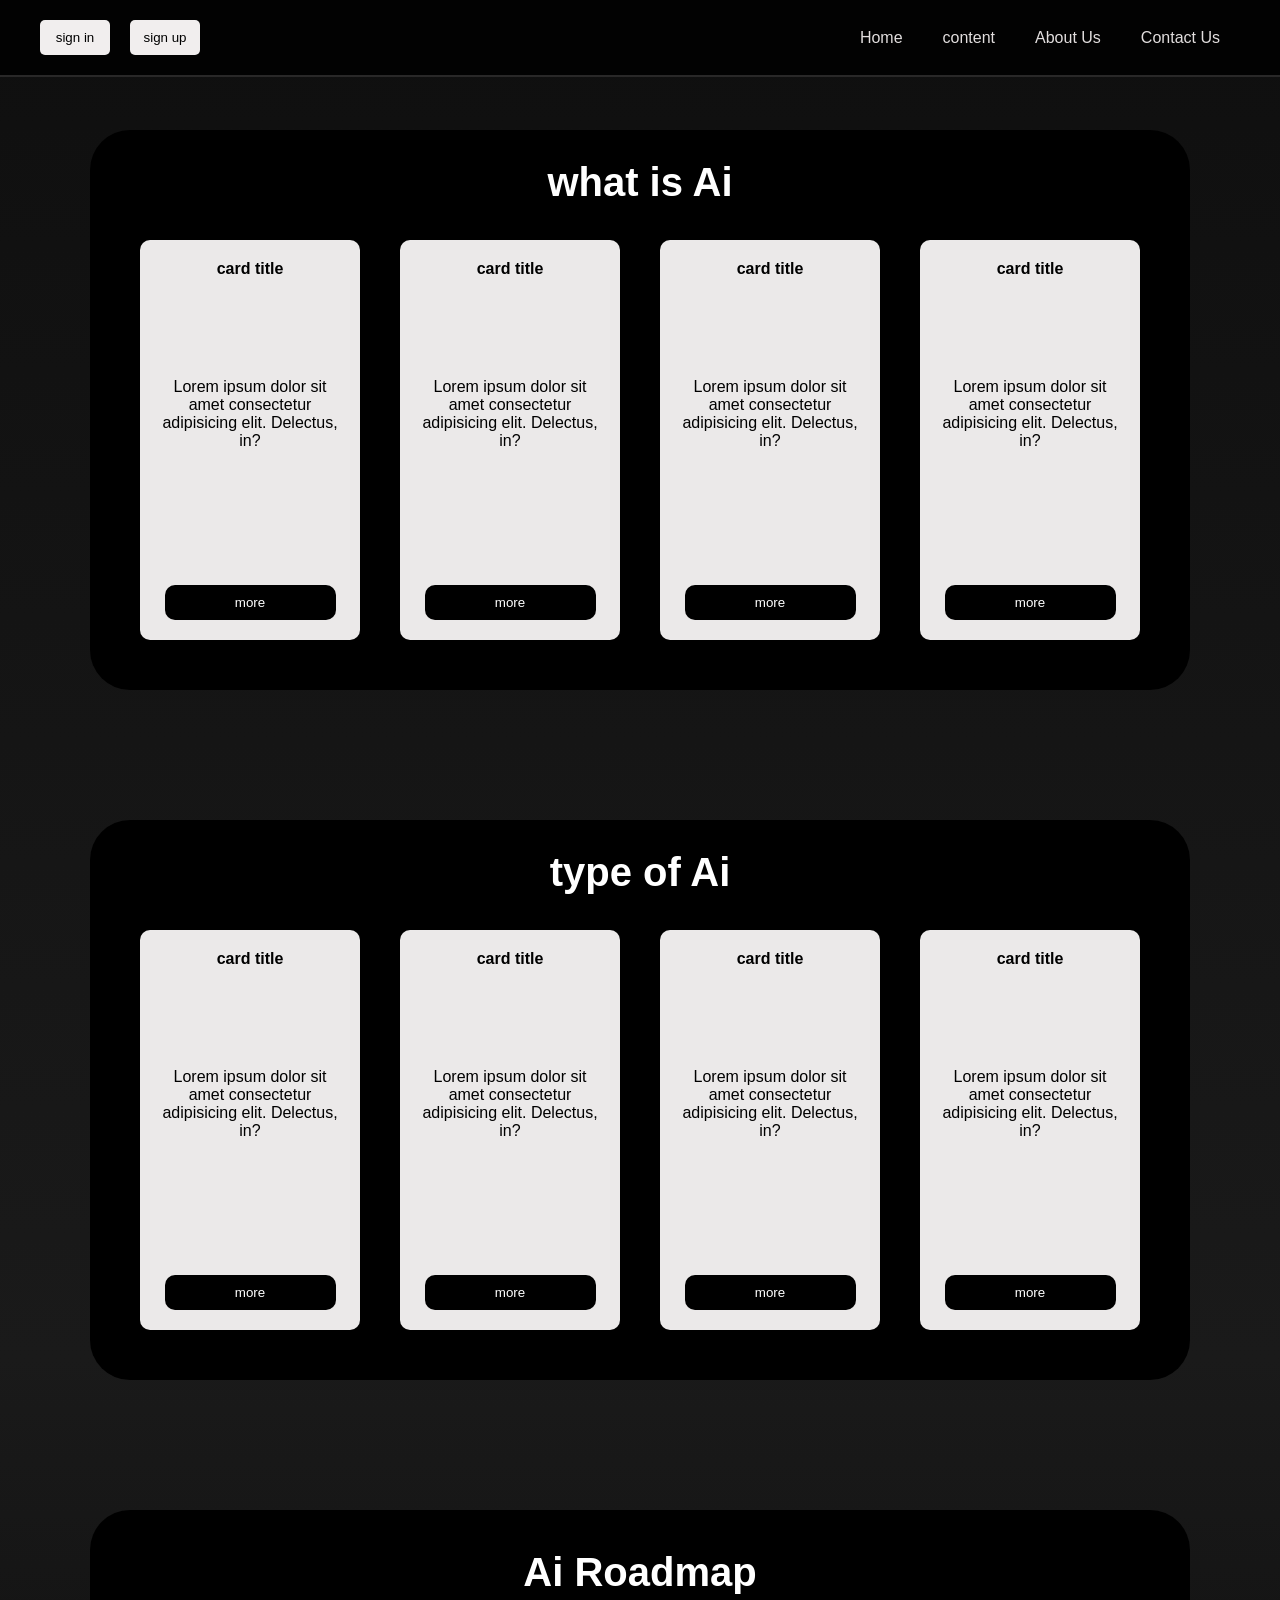
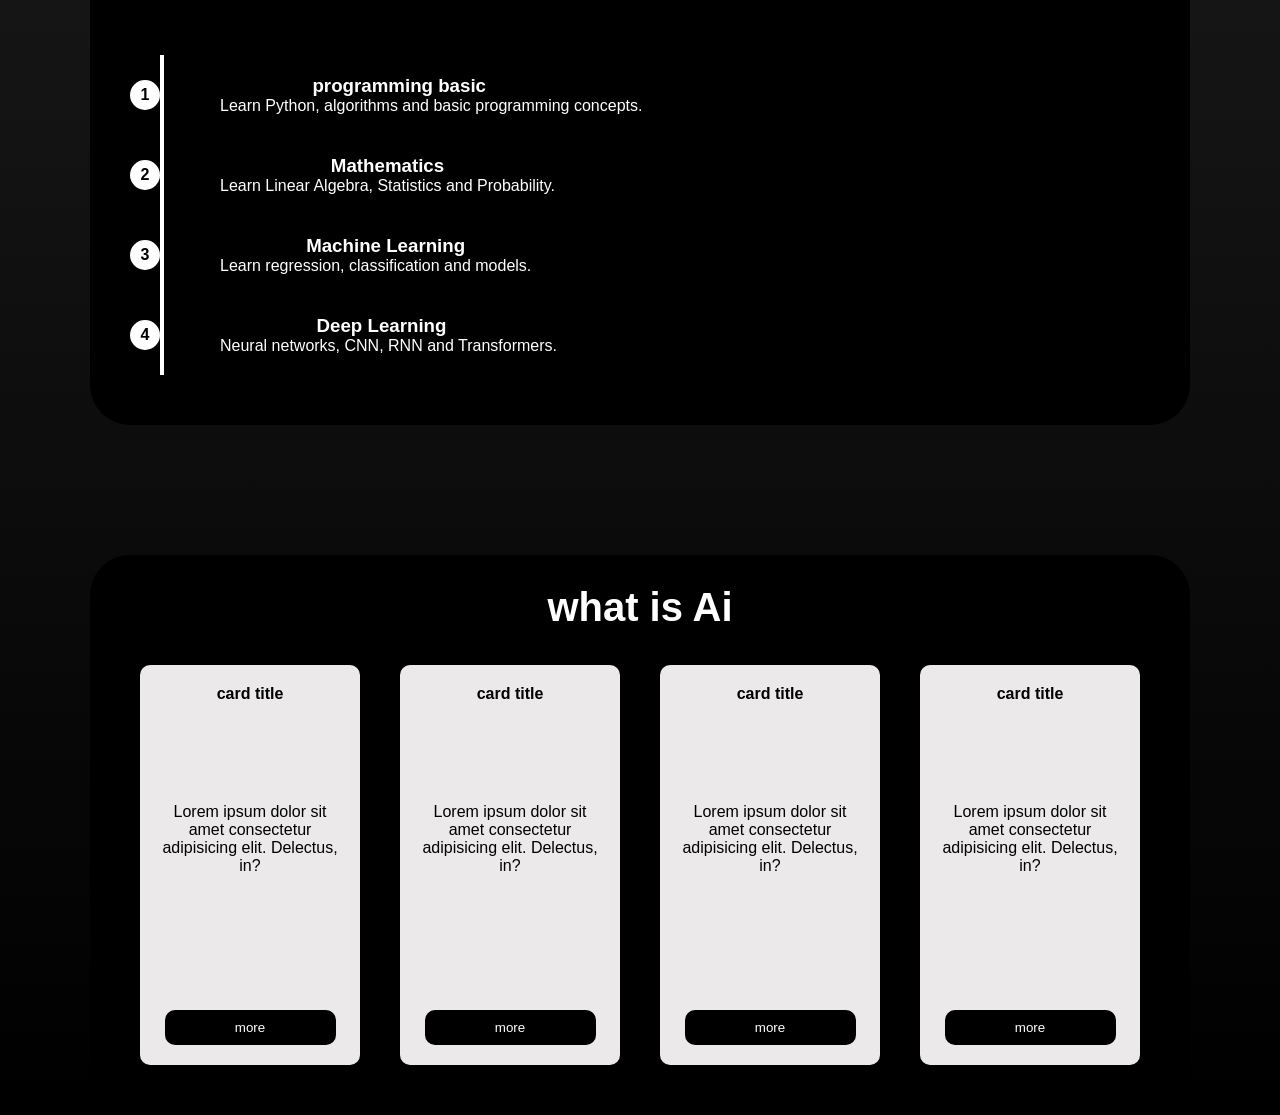
==== content/content.html @ a47d18db "just work on home page and create contetn template and start the styling with roadmap section of con" ====
<!DOCTYPE html>
<html lang="en">

<head>
    <link rel="stylesheet" href="./style.css">
    <meta charset="UTF-8">
    <meta name="viewport" content="width=device-width, initial-scale=1.0">
    <title>Content</title>
</head>

<body>


    <div class="container">
        <header>
            <nav class="navbar">
                <div class="left-nav">
                    <button class="hamburger">
                        ☰
                    </button>
                    <img src="" alt="" class="logo">
                    <button class="sign-in"><a href="#">sign in</a></button>
                    <button class="sign-up"><a href="#">sign up</a></button>
                </div>

                <div class="right-nav ">
                    <ul class="nav-list">
                        <li><a href="#" class="nav-list-items">Home</a></li>
                        <li><a href="#" class="nav-list-items">content</a></li>
                        <li><a href="#" class="nav-list-items">About Us</a></li>
                        <li><a href="#" class="nav-list-items">Contact Us</a></li>
                    </ul>
                </div>
            </nav>
        </header>

        <!-- Contetent section / what is ai-->
        <div class="content-sec">
            <h2 class="title-content">what is Ai</h2>
            <div class="card-sec">
                <div class="card">
                    <img src="" alt="" class="card-img">
                    <h4 class="card-title">card title</h4>
                    <p class="card-text">Lorem ipsum dolor sit amet consectetur adipisicing elit. Delectus, in?</p>
                    <button class="card-btn">more</button>

                </div>

                <div class="card">
                    <img src="" alt="" class="card-img">
                    <h4 class="card-title">card title</h4>
                    <p class="card-text">Lorem ipsum dolor sit amet consectetur adipisicing elit. Delectus, in?</p>
                    <button class="card-btn">more</button>
                </div>


                <div class="card">
                    <img src="" alt="" class="card-img">
                    <h4 class="card-title">card title</h4>
                    <p class="card-text">Lorem ipsum dolor sit amet consectetur adipisicing elit. Delectus, in?</p>
                    <button class="card-btn">more</button>
                </div>


                <div class="card">
                    <img src="" alt="" class="card-img">
                    <h4 class="card-title">card title</h4>
                    <p class="card-text">Lorem ipsum dolor sit amet consectetur adipisicing elit. Delectus, in?</p>
                    <button class="card-btn">more</button>
                </div>

            </div>

        </div>
        <!-- Contetent section /  type of ai -->
        <div class="content-sec">
            <h2 class="title-content"> type of Ai </h2>
            <div class="card-sec">
                <div class="card">
                    <img src="" alt="" class="card-img">
                    <h4 class="card-title">card title</h4>
                    <p class="card-text">Lorem ipsum dolor sit amet consectetur adipisicing elit. Delectus, in?</p>
                    <button class="card-btn">more</button>

                </div>


                <div class="card">
                    <img src="" alt="" class="card-img">
                    <h4 class="card-title">card title</h4>
                    <p class="card-text">Lorem ipsum dolor sit amet consectetur adipisicing elit. Delectus, in?</p>
                    <button class="card-btn">more</button>
                </div>


                <div class="card">
                    <img src="" alt="" class="card-img">
                    <h4 class="card-title">card title</h4>
                    <p class="card-text">Lorem ipsum dolor sit amet consectetur adipisicing elit. Delectus, in?</p>
                    <button class="card-btn">more</button>
                </div>


                <div class="card">
                    <img src="" alt="" class="card-img">
                    <h4 class="card-title">card title</h4>
                    <p class="card-text">Lorem ipsum dolor sit amet consectetur adipisicing elit. Delectus, in?</p>
                    <button class="card-btn">more</button>
                </div>

            </div>
        </div>

        <!-- Contetent section / ai roadmap -->


        <div class="roadmap">
            <h2 class="ai-roadmap-title">Ai Roadmap</h2>
            <div class="roadmap-container">
                <div class="roadmap-item">
                    <div class="circle">1</div>
                    <div class="roadmap-content">
                        <h3 class="title-programming-basic">
                            programming basic
                        </h3>
                        <p>
                            Learn Python, algorithms and basic programming concepts.
                        </p>

                    </div>
                </div>


                <div class="roadmap-item">
                    <div class="circle">2</div>
                    <div class="roadmap-content">
                        <h3>
                         Mathematics
                        </h3>
                        <p>
                            Learn Linear Algebra, Statistics and Probability.
                        </p>

                    </div>
                </div>



                <div class="roadmap-item">
                    <div class="circle">3</div>
                    <div class="roadmap-content">
                        <h3 class="machine-learning-title">
                            Machine Learning
                        </h3>
                        <p>
                            Learn regression, classification and models.
                         </p>

                    </div>
                </div>
                <div class="roadmap-item">
                    <div class="circle">4</div>
                    <div class="roadmap-content">
                        <h3 class="deep-learning-title">
                            Deep Learning
                        </h3>
                        <p>
                            Neural networks, CNN, RNN and Transformers.
                        </p>

                    </div>
                </div>

            </div>
        </div>




        <!-- Contetent section / what is ai-->
        <div class="content-sec">
            <h2 class="title-content">what is Ai</h2>
            <div class="card-sec">
                <div class="card">
                    <img src="" alt="" class="card-img">
                    <h4 class="card-title">card title</h4>
                    <p class="card-text">Lorem ipsum dolor sit amet consectetur adipisicing elit. Delectus, in?</p>
                    <button class="card-btn">more</button>

                </div>


                <div class="card">
                    <img src="" alt="" class="card-img">
                    <h4 class="card-title">card title</h4>
                    <p class="card-text">Lorem ipsum dolor sit amet consectetur adipisicing elit. Delectus, in?</p>
                    <button class="card-btn">more</button>
                </div>


                <div class="card">
                    <img src="" alt="" class="card-img">
                    <h4 class="card-title">card title</h4>
                    <p class="card-text">Lorem ipsum dolor sit amet consectetur adipisicing elit. Delectus, in?</p>
                    <button class="card-btn">more</button>
                </div>


                <div class="card">
                    <img src="" alt="" class="card-img">
                    <h4 class="card-title">card title</h4>
                    <p class="card-text">Lorem ipsum dolor sit amet consectetur adipisicing elit. Delectus, in?</p>
                    <button class="card-btn">more</button>
                </div>

            </div>
        </div>

</body>

</html>
---- content/style.css ----
* {
    box-sizing: border-box;
    margin: 0;
    padding: 0;
    text-decoration: none;
    list-style: none;
    font-family: sans-serif;

}

body {
    text-align: center;
    background: linear-gradient(180deg,
            #0f0f0f 0%,
            #1a1a1a 50%,
            #000000 100%);
}

.container {
    max-width: 1100px;
    margin: 0 auto;

}
/* 

//////////////////////////////////

        navbar section

/////////////////////////////////

*/
a {
    position: relative;
    color: black;
    transition: 0.8s ease;
    padding-bottom: 4px;
}

header {
    position: fixed;
    width: 100%;
    top: 0;
    left: 0;
    z-index: 1000;
    border-bottom: 2px solid rgb(41, 40, 40);
    padding: 20px;
    background-color: rgba(0, 0, 0, 0.85);
    backdrop-filter: blur(10px);
}

.navbar {

    display: flex;
    justify-content: space-between;
    align-items: center;
    position: relative;
}

.left-nav {
    display: flex;
    gap: 20px;
}

.hamburger {
    display: none;

}

.sign-in,
.sign-up {
    width: 70px;
    height: 35px;
    border-radius: 5px;
    border: none;
    cursor: pointer;
    background-color: rgb(241, 238, 238);
    transition: 0.1s ease-in-out;
}



.right-nav {
    margin-right: 40px;
}

.nav-list {
    display: flex;
    justify-content: space-between;
    align-items: center;
    gap: 40px;
}

.nav-list-items {
    color: rgb(226, 222, 222);
}

/* 

//////////////////////////////////

        Content section

/////////////////////////////////

*/


.title-content {
   
    font-size: 40px;
    position: relative;
    bottom: 20px;
    color: white;
    margin-bottom: 15px;

}

.content-sec {
    margin-top: 130px;
    padding: 50px;

    background-color: black;
    border-radius: 40px;
    transition: transform 0.6s ease;

}

.card-sec {
    display: flex;
    justify-content: center;
    align-items: center;
    gap: 40px;
}

.card {
    display: flex;
    flex-direction: column;
    justify-content: flex-start;
    align-items: center;
    margin-top: 0px;
    width: 25%;
    text-align: center;
    padding: 20px;
    height: 400px;
    border-radius: 10px;
    position: relative;
    background-color: rgb(235, 233, 233);
    box-shadow: 5px 3px 4px black;
    transition: transform 0.8s ease;
}


.card-text {
    margin-top: 100px;
}

.card-btn {
    margin-top: auto;
    width: 95%;
    padding: 10px;
    border-radius: 10px;
    border: none;
    background-color: black;
    color: white;
    cursor: pointer;
    transition: transform 0.4s ease;
}










/* 
/////////////////////////////

        ai roadmap 


/////////////////////////////
*/
.roadmap{
    margin-top: 80px;
    text-align: center;
        margin-top: 130px;
    padding: 50px;

    background-color: black;
    border-radius: 40px;
    transition: transform 0.6s ease;


}
.ai-roadmap-title{
     font-size: 40px;
    position: relative;
    bottom: 10px;
    color: white;
    margin-bottom: 15px;
}
.title-programming-basic{
    position: relative;
    right: 32px;
}
.machine-learning-title{
     position: relative;
    left: 10px;
}
.deep-learning-title{
    position: relative;
    right: 7px;
}
.roadmap-container{
    position: relative;
    margin-top: 50px;
    
}
.roadmap-container::before{
    content: "";
    position: absolute;
    top: 0;
    left: 20px;
    width: 4px;
    height: 100%;
    background-color: white;
}
.roadmap-item{
    display: flex;
    gap: 30px;
    align-items: center;
}

.circle{
    position: relative;
    right: 10px;
    width: 30px;
    height: 30px;
    background-color: white;
    border-radius: 50%;
    display: flex;
    justify-content: center;
    align-items: center;
    text-align: center;
    font-weight: bold;
    z-index: 2;
    
}
.roadmap-content{
    padding: 20px;
    border-radius: 20px;
    color: white;
    display: flex;
    flex-direction: column;
    justify-content: center;
    align-items: center;
    position: relative;
    
}
.roadmap-content h3{
    margin-top: 0;
} 
.roadmap-content::after{
    content: "";
    position: absolute;
    bottom: 7px;
    left: 0;
    right: 0;
    width: 0;
    height: 4px;
    background-color: white;
transition: ease 0.6s;
}
.roadmap-content:hover::after{
    width: 100%;
}
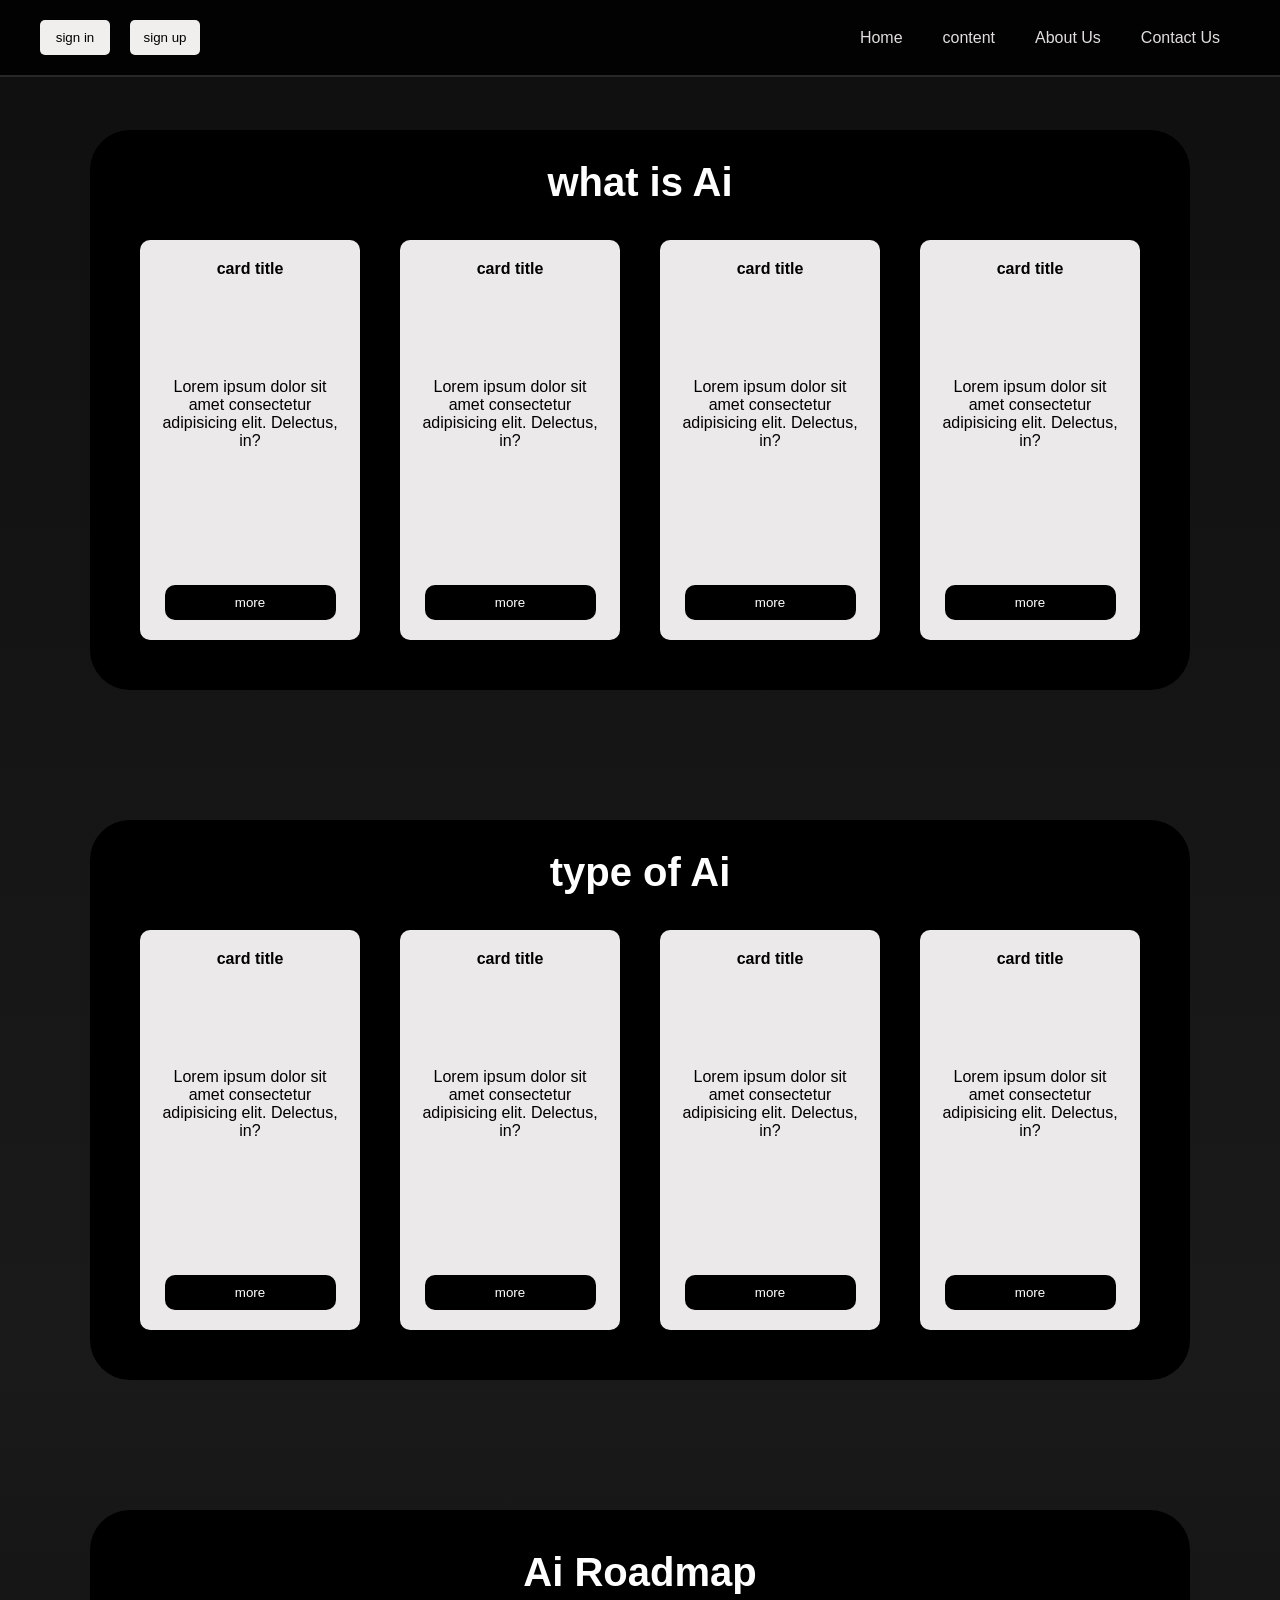
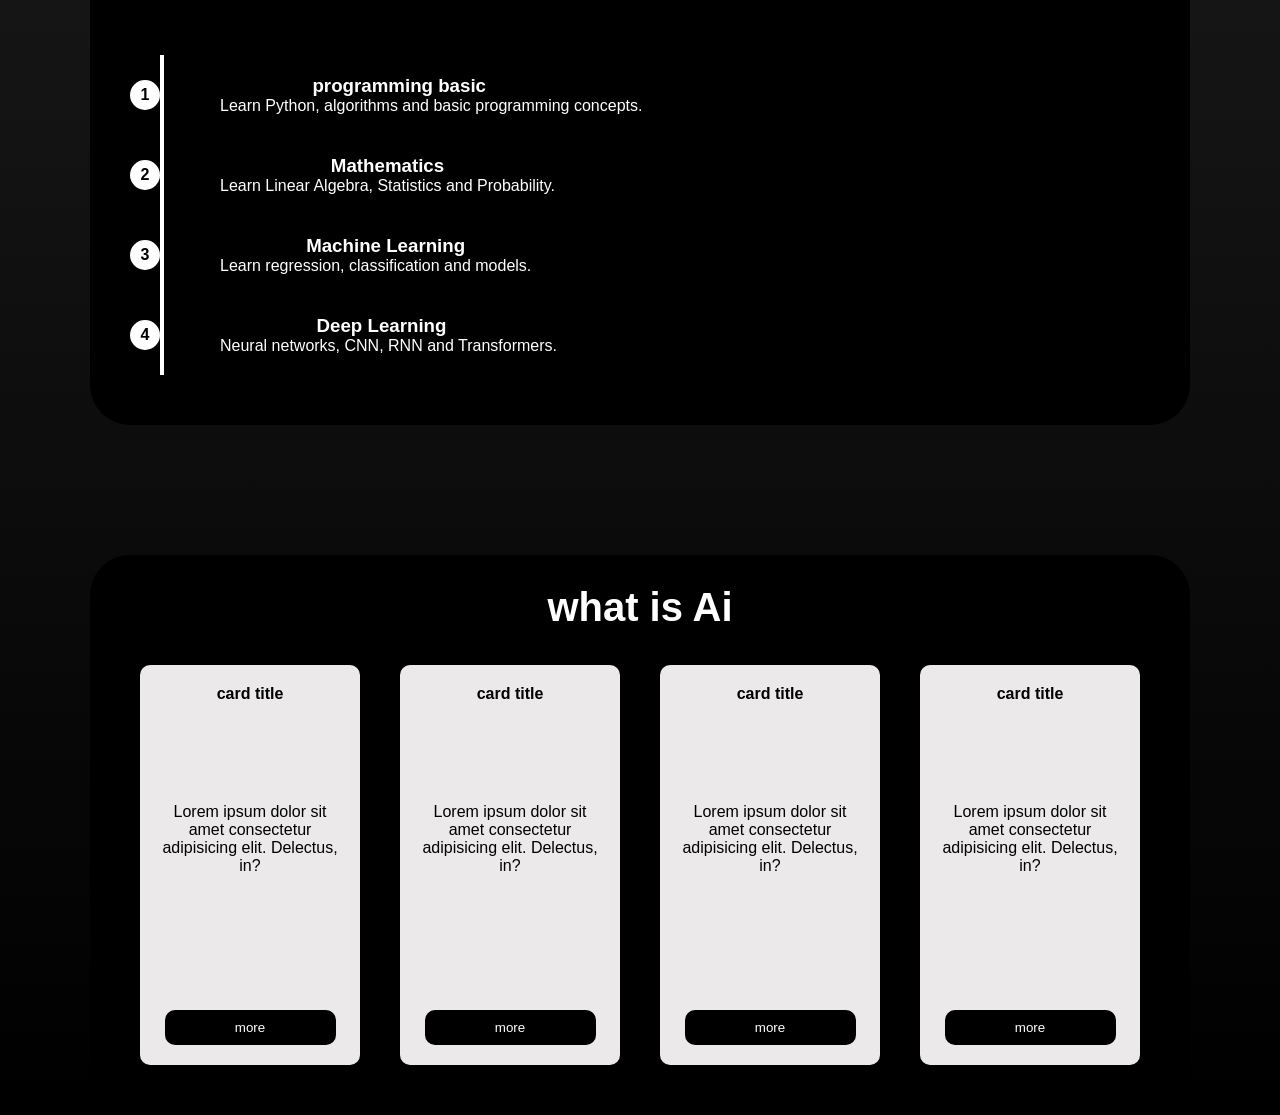
==== commit 4362149c: "just added aos to content template" ====
--- a/content/content.html
+++ b/content/content.html
@@ -4,6 +4,7 @@
 <head>
     <link rel="stylesheet" href="./style.css">
     <meta charset="UTF-8">
+    <link href="https://unpkg.com/aos@2.3.1/dist/aos.css" rel="stylesheet">
     <meta name="viewport" content="width=device-width, initial-scale=1.0">
     <title>Content</title>
 </head>
@@ -35,34 +36,34 @@
         </header>
 
         <!-- Contetent section / what is ai-->
-        <div class="content-sec">
+        <div class="content-sec" data-aos="fade-up">
             <h2 class="title-content">what is Ai</h2>
             <div class="card-sec">
-                <div class="card">
-                    <img src="" alt="" class="card-img">
-                    <h4 class="card-title">card title</h4>
-                    <p class="card-text">Lorem ipsum dolor sit amet consectetur adipisicing elit. Delectus, in?</p>
-                    <button class="card-btn">more</button>
-
-                </div>
-
-                <div class="card">
-                    <img src="" alt="" class="card-img">
-                    <h4 class="card-title">card title</h4>
-                    <p class="card-text">Lorem ipsum dolor sit amet consectetur adipisicing elit. Delectus, in?</p>
-                    <button class="card-btn">more</button>
-                </div>
-
-
-                <div class="card">
-                    <img src="" alt="" class="card-img">
-                    <h4 class="card-title">card title</h4>
-                    <p class="card-text">Lorem ipsum dolor sit amet consectetur adipisicing elit. Delectus, in?</p>
-                    <button class="card-btn">more</button>
-                </div>
-
-
-                <div class="card">
+                <div class="card" data-aos="fade-up" data-aos-delay="300" data-aos-duration="20000">
+                    <img src="" alt="" class="card-img">
+                    <h4 class="card-title">card title</h4>
+                    <p class="card-text">Lorem ipsum dolor sit amet consectetur adipisicing elit. Delectus, in?</p>
+                    <button class="card-btn">more</button>
+
+                </div>
+
+                <div class="card" data-aos="fade-up" data-aos-delay="400"  data-aos-duration="20000">
+                    <img src="" alt="" class="card-img">
+                    <h4 class="card-title">card title</h4>
+                    <p class="card-text">Lorem ipsum dolor sit amet consectetur adipisicing elit. Delectus, in?</p>
+                    <button class="card-btn">more</button>
+                </div>
+
+
+                <div class="card" data-aos="fade-up" data-aos-delay="500"  data-aos-duration="20000">
+                    <img src="" alt="" class="card-img">
+                    <h4 class="card-title">card title</h4>
+                    <p class="card-text">Lorem ipsum dolor sit amet consectetur adipisicing elit. Delectus, in?</p>
+                    <button class="card-btn">more</button>
+                </div>
+
+
+                <div class="card" data-aos="fade-up" data-aos-delay="600"  data-aos-duration="20000">
                     <img src="" alt="" class="card-img">
                     <h4 class="card-title">card title</h4>
                     <p class="card-text">Lorem ipsum dolor sit amet consectetur adipisicing elit. Delectus, in?</p>
@@ -73,35 +74,35 @@
 
         </div>
         <!-- Contetent section /  type of ai -->
-        <div class="content-sec">
+        <div class="content-sec" data-aos="fade-up">
             <h2 class="title-content"> type of Ai </h2>
             <div class="card-sec">
-                <div class="card">
-                    <img src="" alt="" class="card-img">
-                    <h4 class="card-title">card title</h4>
-                    <p class="card-text">Lorem ipsum dolor sit amet consectetur adipisicing elit. Delectus, in?</p>
-                    <button class="card-btn">more</button>
-
-                </div>
-
-
-                <div class="card">
-                    <img src="" alt="" class="card-img">
-                    <h4 class="card-title">card title</h4>
-                    <p class="card-text">Lorem ipsum dolor sit amet consectetur adipisicing elit. Delectus, in?</p>
-                    <button class="card-btn">more</button>
-                </div>
-
-
-                <div class="card">
-                    <img src="" alt="" class="card-img">
-                    <h4 class="card-title">card title</h4>
-                    <p class="card-text">Lorem ipsum dolor sit amet consectetur adipisicing elit. Delectus, in?</p>
-                    <button class="card-btn">more</button>
-                </div>
-
-
-                <div class="card">
+                <div class="card" data-aos="fade-up" data-aos-delay="300"  data-aos-duration="20000">
+                    <img src="" alt="" class="card-img">
+                    <h4 class="card-title">card title</h4>
+                    <p class="card-text">Lorem ipsum dolor sit amet consectetur adipisicing elit. Delectus, in?</p>
+                    <button class="card-btn">more</button>
+
+                </div>
+
+
+                <div class="card" data-aos="fade-up" data-aos-delay="400"  data-aos-duration="20000">
+                    <img src="" alt="" class="card-img">
+                    <h4 class="card-title">card title</h4>
+                    <p class="card-text">Lorem ipsum dolor sit amet consectetur adipisicing elit. Delectus, in?</p>
+                    <button class="card-btn">more</button>
+                </div>
+
+
+                <div class="card" data-aos="fade-up" data-aos-delay="500"  data-aos-duration="20000">
+                    <img src="" alt="" class="card-img">
+                    <h4 class="card-title">card title</h4>
+                    <p class="card-text">Lorem ipsum dolor sit amet consectetur adipisicing elit. Delectus, in?</p>
+                    <button class="card-btn">more</button>
+                </div>
+
+
+                <div class="card" data-aos="fade-up" data-aos-delay="600"  data-aos-duration="20000">
                     <img src="" alt="" class="card-img">
                     <h4 class="card-title">card title</h4>
                     <p class="card-text">Lorem ipsum dolor sit amet consectetur adipisicing elit. Delectus, in?</p>
@@ -114,7 +115,7 @@
         <!-- Contetent section / ai roadmap -->
 
 
-        <div class="roadmap">
+        <div class="roadmap" data-aos="fade-up">
             <h2 class="ai-roadmap-title">Ai Roadmap</h2>
             <div class="roadmap-container">
                 <div class="roadmap-item">
@@ -178,44 +179,49 @@
 
 
         <!-- Contetent section / what is ai-->
-        <div class="content-sec">
+        <div class="content-sec" data-aos="fade-up">
             <h2 class="title-content">what is Ai</h2>
             <div class="card-sec">
-                <div class="card">
-                    <img src="" alt="" class="card-img">
-                    <h4 class="card-title">card title</h4>
-                    <p class="card-text">Lorem ipsum dolor sit amet consectetur adipisicing elit. Delectus, in?</p>
-                    <button class="card-btn">more</button>
-
-                </div>
-
-
-                <div class="card">
-                    <img src="" alt="" class="card-img">
-                    <h4 class="card-title">card title</h4>
-                    <p class="card-text">Lorem ipsum dolor sit amet consectetur adipisicing elit. Delectus, in?</p>
-                    <button class="card-btn">more</button>
-                </div>
-
-
-                <div class="card">
-                    <img src="" alt="" class="card-img">
-                    <h4 class="card-title">card title</h4>
-                    <p class="card-text">Lorem ipsum dolor sit amet consectetur adipisicing elit. Delectus, in?</p>
-                    <button class="card-btn">more</button>
-                </div>
-
-
-                <div class="card">
-                    <img src="" alt="" class="card-img">
-                    <h4 class="card-title">card title</h4>
-                    <p class="card-text">Lorem ipsum dolor sit amet consectetur adipisicing elit. Delectus, in?</p>
-                    <button class="card-btn">more</button>
-                </div>
-
-            </div>
-        </div>
-
+                <div class="card" data-aos="fade-up" data-aos-delay="300"  data-aos-duration="20000">
+                    <img src="" alt="" class="card-img">
+                    <h4 class="card-title">card title</h4>
+                    <p class="card-text">Lorem ipsum dolor sit amet consectetur adipisicing elit. Delectus, in?</p>
+                    <button class="card-btn">more</button>
+
+                </div>
+
+
+                <div class="card" data-aos="fade-up" data-aos-delay="400"  data-aos-duration="20000">
+                    <img src="" alt="" class="card-img">
+                    <h4 class="card-title">card title</h4>
+                    <p class="card-text">Lorem ipsum dolor sit amet consectetur adipisicing elit. Delectus, in?</p>
+                    <button class="card-btn">more</button>
+                </div>
+
+
+                <div class="card" data-aos="fade-up" data-aos-delay="5g00"  data-aos-duration="20000">
+                    <img src="" alt="" class="card-img">
+                    <h4 class="card-title">card title</h4>
+                    <p class="card-text">Lorem ipsum dolor sit amet consectetur adipisicing elit. Delectus, in?</p>
+                    <button class="card-btn">more</button>
+                </div>
+
+
+                <div class="card" data-aos="fade-up" data-aos-delay="600"  data-aos-duration="20000">
+                    <img src="" alt="" class="card-img">
+                    <h4 class="card-title">card title</h4>
+                    <p class="card-text">Lorem ipsum dolor sit amet consectetur adipisicing elit. Delectus, in?</p>
+                    <button class="card-btn">more</button>
+                </div>
+
+            </div>
+        </div>
+
+        <script src="https://unpkg.com/aos@2.3.1/dist/aos.js"></script>
+        <script>
+            AOS.init()
+        </script>
 </body>
 
+
 </html>
